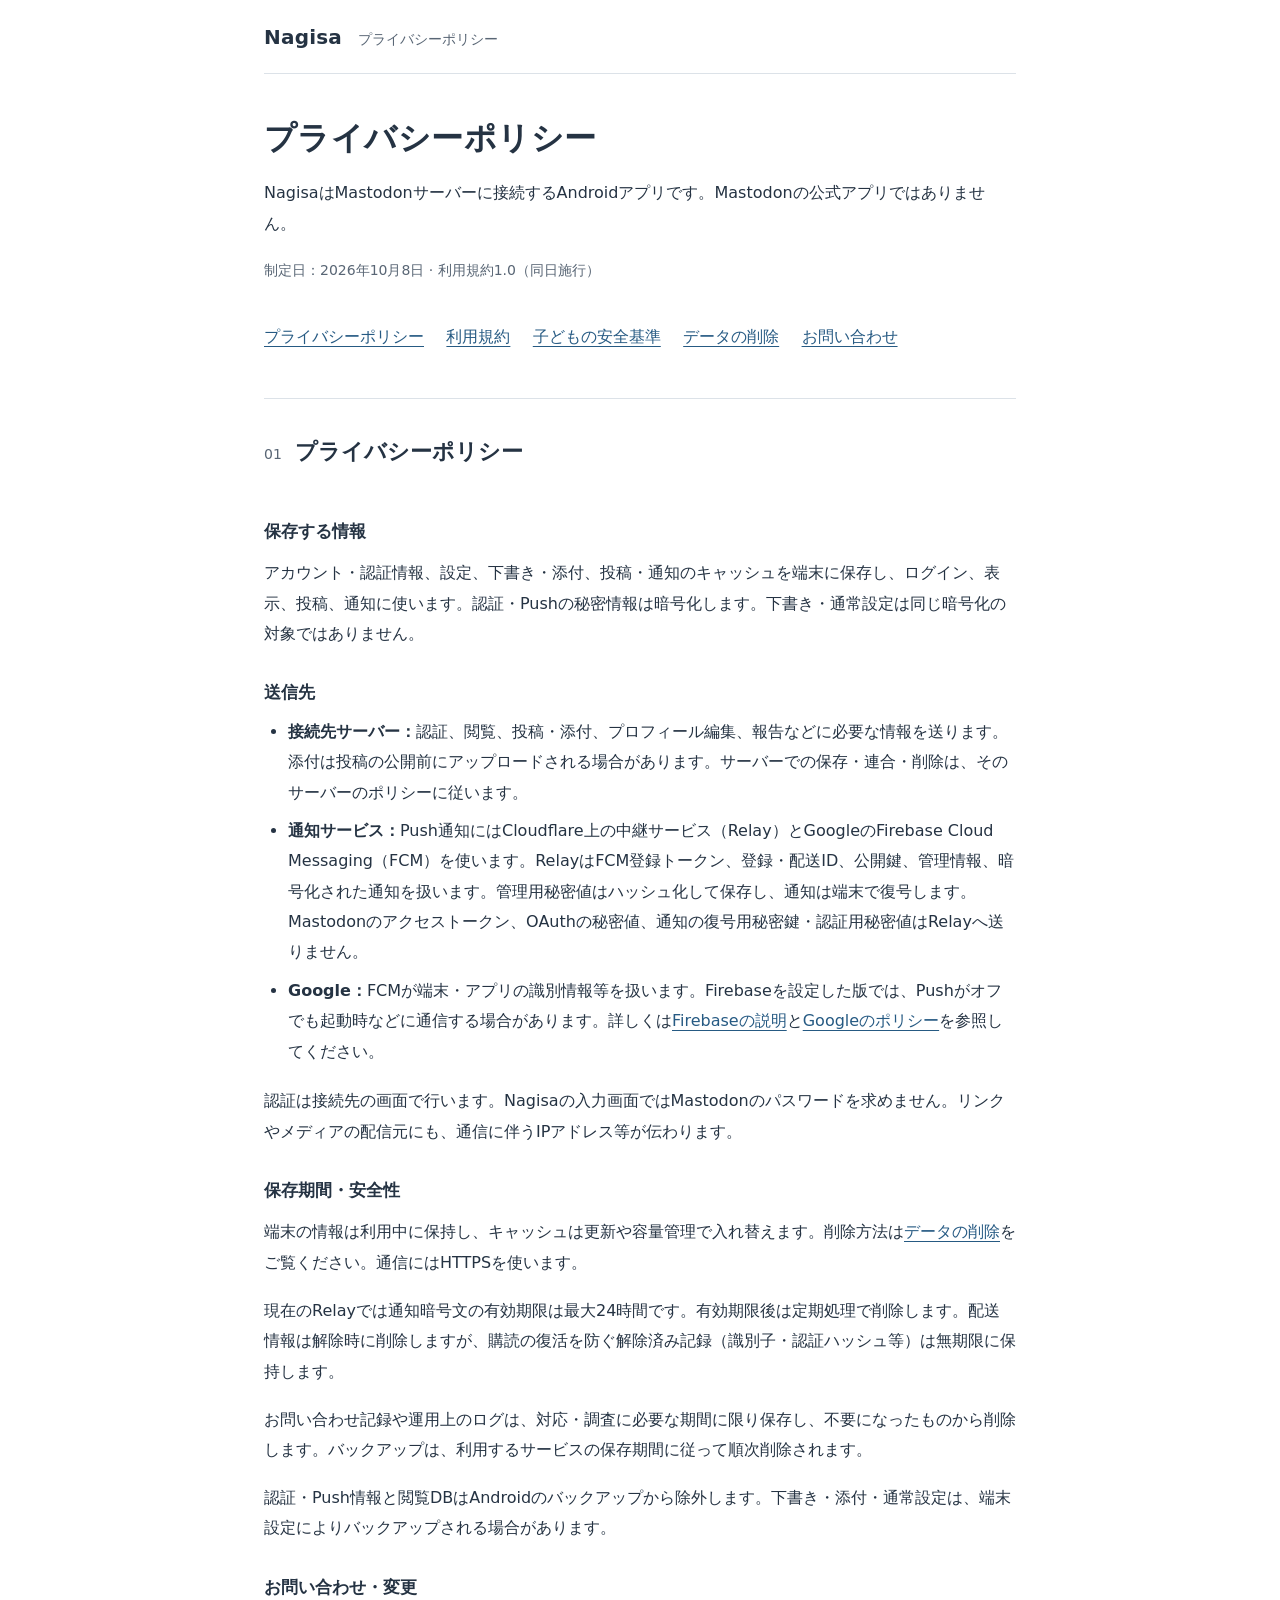
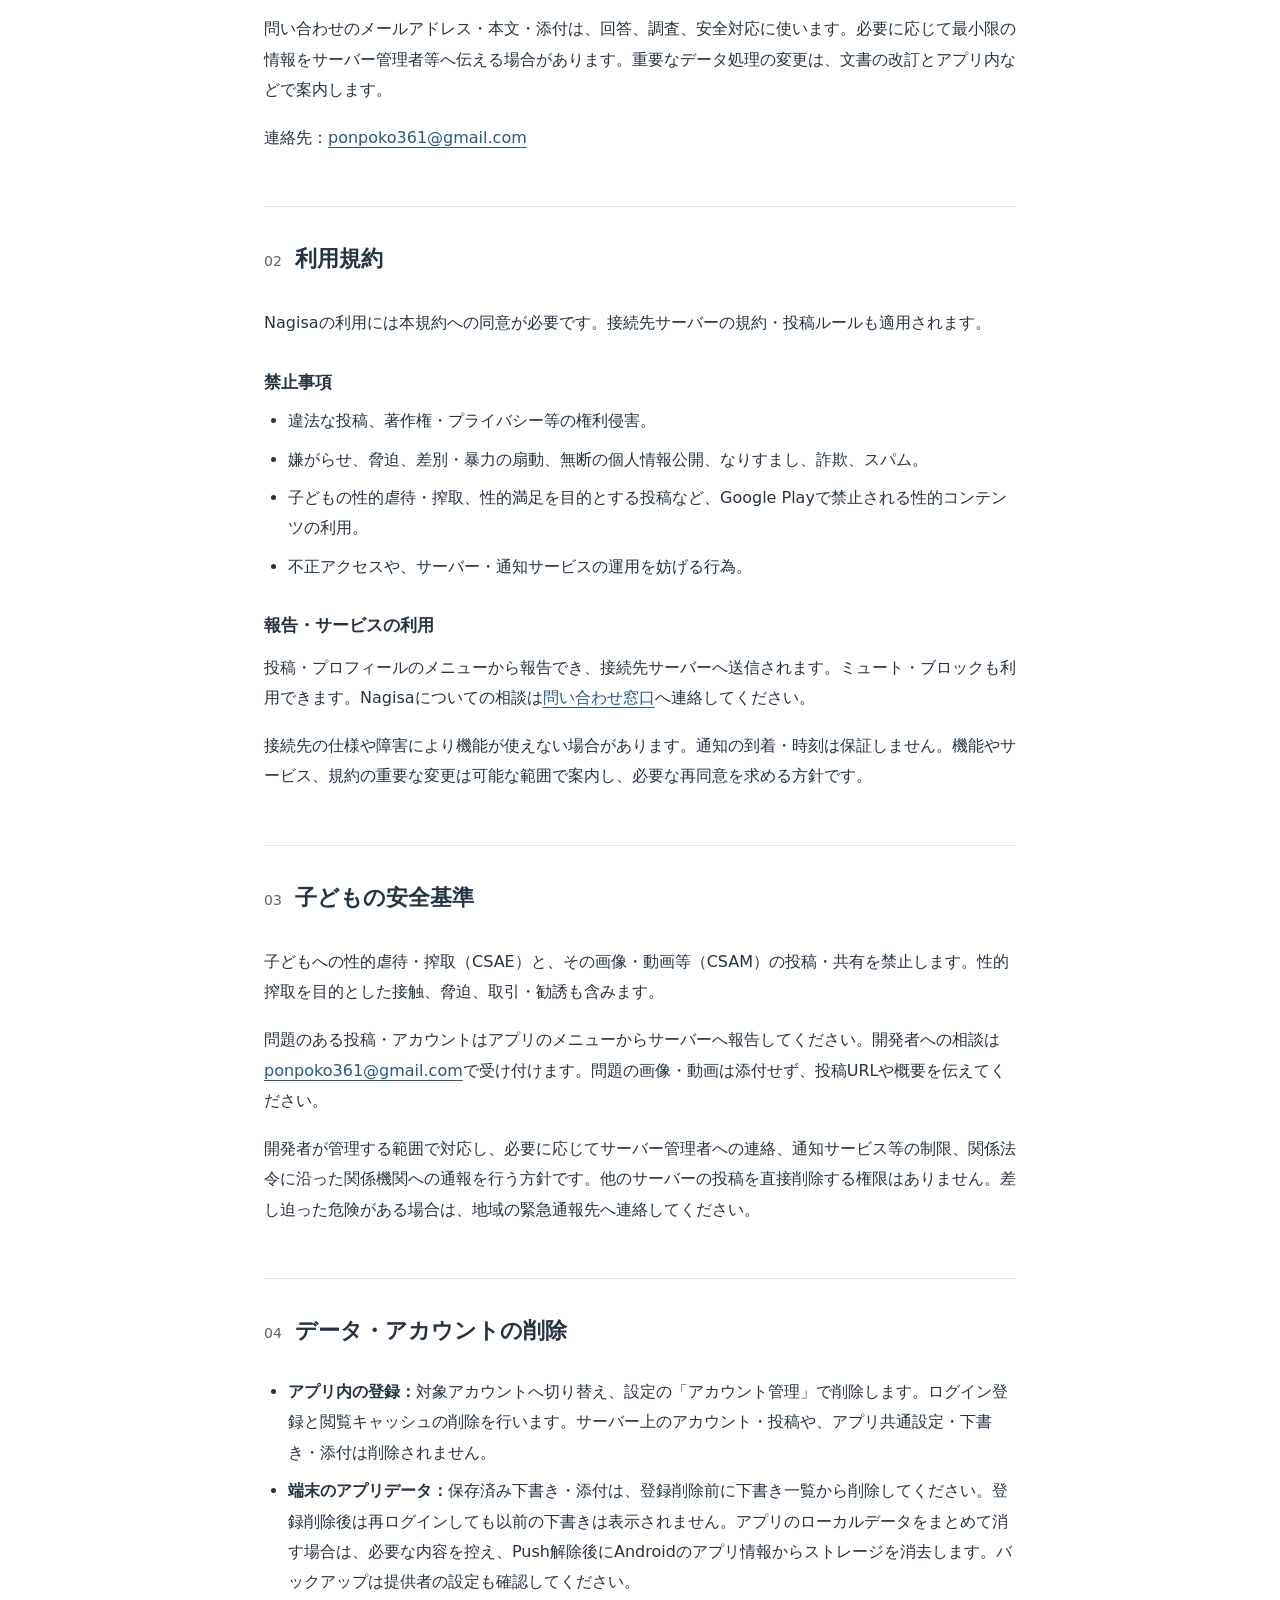
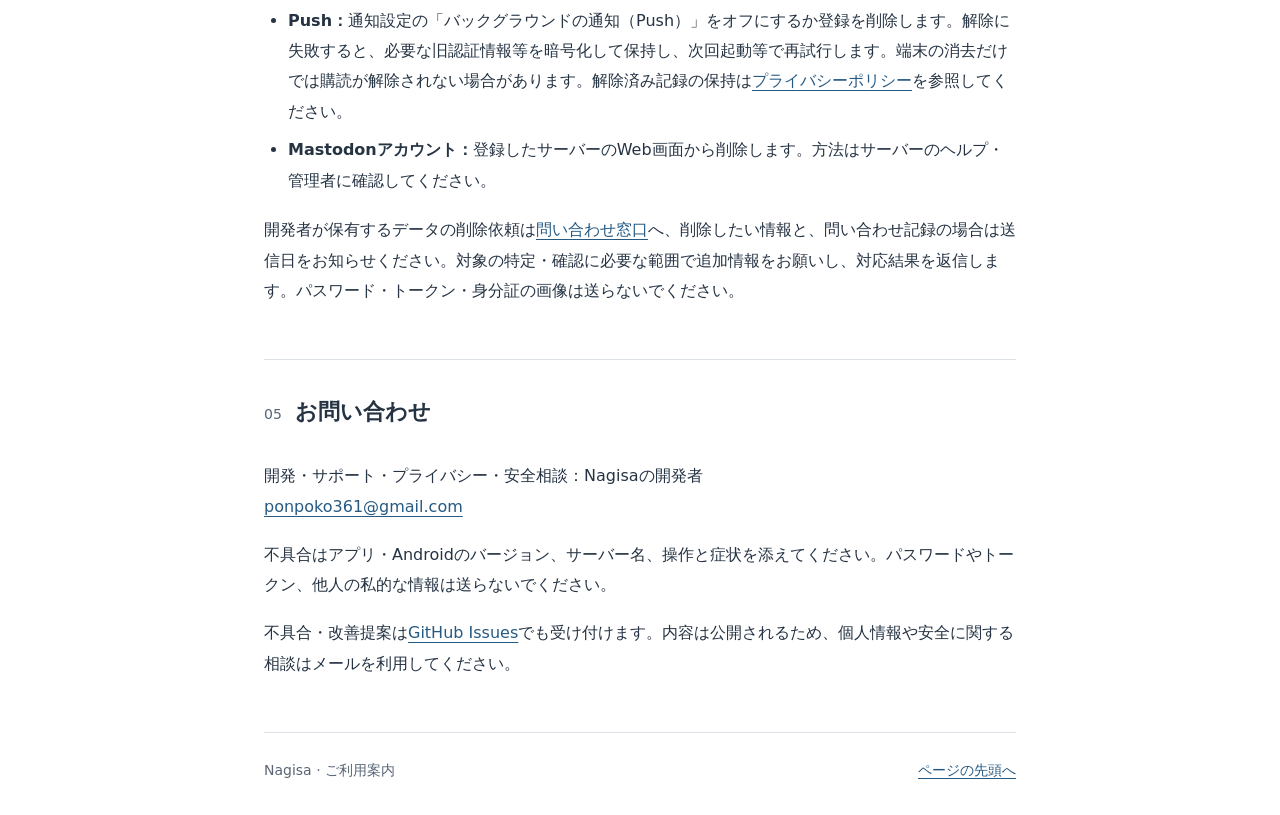
==== index.html @ 4d061bca "Add files via upload" ====
<!doctype html>
<html lang="ja">
<head>
  <meta charset="utf-8">
  <meta name="viewport" content="width=device-width, initial-scale=1">
  <meta name="description" content="Mastodonクライアント Nagisaのプライバシーポリシー、利用規約、安全基準、削除方法とお問い合わせ。">
  <meta name="color-scheme" content="light dark">
  <title>Nagisa プライバシーポリシー</title>
  <link rel="icon" type="image/svg+xml" href="data:image/svg+xml,%3Csvg xmlns='http://www.w3.org/2000/svg' viewBox='0 0 32 32'%3E%3Crect width='32' height='32' rx='7' fill='%23263749'/%3E%3Cpath d='M8 24V8h4l8 12V8h4v16h-4L12 12v12Z' fill='white'/%3E%3C/svg%3E">
  <link rel="stylesheet" href="styles.css">
</head>
<body>
  <a class="skip-link" href="#main">本文へ</a>
  <div class="page">
    <header class="site-header">
      <a class="brand" href="#top" aria-label="Nagisa プライバシーポリシーの先頭">Nagisa</a>
      <span>プライバシーポリシー</span>
    </header>
    <main id="main">
      <div id="top" class="intro">
        <h1>プライバシーポリシー</h1>
        <p>NagisaはMastodonサーバーに接続するAndroidアプリです。Mastodonの公式アプリではありません。</p>
        <p class="metadata">制定日：2026年10月8日 · 利用規約1.0（同日施行）</p>
      </div>
      <nav class="contents" aria-label="目次">
        <ul>
          <li><a href="#privacy">プライバシーポリシー</a></li>
          <li><a href="#terms">利用規約</a></li>
          <li><a href="#child-safety">子どもの安全基準</a></li>
          <li><a href="#deletion">データの削除</a></li>
          <li><a href="#contact">お問い合わせ</a></li>
        </ul>
      </nav>

      <section id="privacy" aria-labelledby="privacy-title">
        <div class="section-heading"><span aria-hidden="true">01</span><h2 id="privacy-title">プライバシーポリシー</h2></div>
        <h3>保存する情報</h3>
        <p>アカウント・認証情報、設定、下書き・添付、投稿・通知のキャッシュを端末に保存し、ログイン、表示、投稿、通知に使います。認証・Pushの秘密情報は暗号化します。下書き・通常設定は同じ暗号化の対象ではありません。</p>
        <h3>送信先</h3>
        <ul>
          <li><strong>接続先サーバー：</strong>認証、閲覧、投稿・添付、プロフィール編集、報告などに必要な情報を送ります。添付は投稿の公開前にアップロードされる場合があります。サーバーでの保存・連合・削除は、そのサーバーのポリシーに従います。</li>
          <li><strong>通知サービス：</strong>Push通知にはCloudflare上の中継サービス（Relay）とGoogleのFirebase Cloud Messaging（FCM）を使います。RelayはFCM登録トークン、登録・配送ID、公開鍵、管理情報、暗号化された通知を扱います。管理用秘密値はハッシュ化して保存し、通知は端末で復号します。Mastodonのアクセストークン、OAuthの秘密値、通知の復号用秘密鍵・認証用秘密値はRelayへ送りません。</li>
          <li><strong>Google：</strong>FCMが端末・アプリの識別情報等を扱います。Firebaseを設定した版では、Pushがオフでも起動時などに通信する場合があります。詳しくは<a href="https://firebase.google.com/support/privacy">Firebaseの説明</a>と<a href="https://policies.google.com/privacy">Googleのポリシー</a>を参照してください。</li>
        </ul>
        <p>認証は接続先の画面で行います。Nagisaの入力画面ではMastodonのパスワードを求めません。リンクやメディアの配信元にも、通信に伴うIPアドレス等が伝わります。</p>
        <h3 id="publication">保存期間・安全性</h3>
        <p>端末の情報は利用中に保持し、キャッシュは更新や容量管理で入れ替えます。削除方法は<a href="#deletion">データの削除</a>をご覧ください。通信にはHTTPSを使います。</p>
        <p>現在のRelayでは通知暗号文の有効期限は最大24時間です。有効期限後は定期処理で削除します。配送情報は解除時に削除しますが、購読の復活を防ぐ解除済み記録（識別子・認証ハッシュ等）は無期限に保持します。</p>
        <p>お問い合わせ記録や運用上のログは、対応・調査に必要な期間に限り保存し、不要になったものから削除します。バックアップは、利用するサービスの保存期間に従って順次削除されます。</p>
        <p>認証・Push情報と閲覧DBはAndroidのバックアップから除外します。下書き・添付・通常設定は、端末設定によりバックアップされる場合があります。</p>
        <h3>お問い合わせ・変更</h3>
        <p>問い合わせのメールアドレス・本文・添付は、回答、調査、安全対応に使います。必要に応じて最小限の情報をサーバー管理者等へ伝える場合があります。重要なデータ処理の変更は、文書の改訂とアプリ内などで案内します。</p>
        <p>連絡先：<a href="mailto:ponpoko361@gmail.com">ponpoko361@gmail.com</a></p>
      </section>

      <section id="terms" aria-labelledby="terms-title">
        <div class="section-heading"><span aria-hidden="true">02</span><h2 id="terms-title">利用規約</h2></div>
        <p>Nagisaの利用には本規約への同意が必要です。接続先サーバーの規約・投稿ルールも適用されます。</p>
        <h3>禁止事項</h3>
        <ul>
          <li>違法な投稿、著作権・プライバシー等の権利侵害。</li>
          <li>嫌がらせ、脅迫、差別・暴力の扇動、無断の個人情報公開、なりすまし、詐欺、スパム。</li>
          <li>子どもの性的虐待・搾取、性的満足を目的とする投稿など、Google Playで禁止される性的コンテンツの利用。</li>
          <li>不正アクセスや、サーバー・通知サービスの運用を妨げる行為。</li>
        </ul>
        <h3>報告・サービスの利用</h3>
        <p>投稿・プロフィールのメニューから報告でき、接続先サーバーへ送信されます。ミュート・ブロックも利用できます。Nagisaについての相談は<a href="#contact">問い合わせ窓口</a>へ連絡してください。</p>
        <p>接続先の仕様や障害により機能が使えない場合があります。通知の到着・時刻は保証しません。機能やサービス、規約の重要な変更は可能な範囲で案内し、必要な再同意を求める方針です。</p>
      </section>

      <section id="child-safety" aria-labelledby="safety-title">
        <div class="section-heading"><span aria-hidden="true">03</span><h2 id="safety-title">子どもの安全基準</h2></div>
        <p>子どもへの性的虐待・搾取（CSAE）と、その画像・動画等（CSAM）の投稿・共有を禁止します。性的搾取を目的とした接触、脅迫、取引・勧誘も含みます。</p>
        <p>問題のある投稿・アカウントはアプリのメニューからサーバーへ報告してください。開発者への相談は<a href="mailto:ponpoko361@gmail.com">ponpoko361@gmail.com</a>で受け付けます。問題の画像・動画は添付せず、投稿URLや概要を伝えてください。</p>
        <p>開発者が管理する範囲で対応し、必要に応じてサーバー管理者への連絡、通知サービス等の制限、関係法令に沿った関係機関への通報を行う方針です。他のサーバーの投稿を直接削除する権限はありません。差し迫った危険がある場合は、地域の緊急通報先へ連絡してください。</p>
      </section>

      <section id="deletion" aria-labelledby="deletion-title">
        <div class="section-heading"><span aria-hidden="true">04</span><h2 id="deletion-title">データ・アカウントの削除</h2></div>
        <ul>
          <li><strong>アプリ内の登録：</strong>対象アカウントへ切り替え、設定の「アカウント管理」で削除します。ログイン登録と閲覧キャッシュの削除を行います。サーバー上のアカウント・投稿や、アプリ共通設定・下書き・添付は削除されません。</li>
          <li><strong>端末のアプリデータ：</strong>保存済み下書き・添付は、登録削除前に下書き一覧から削除してください。登録削除後は再ログインしても以前の下書きは表示されません。アプリのローカルデータをまとめて消す場合は、必要な内容を控え、Push解除後にAndroidのアプリ情報からストレージを消去します。バックアップは提供者の設定も確認してください。</li>
          <li><strong>Push：</strong>通知設定の「バックグラウンドの通知（Push）」をオフにするか登録を削除します。解除に失敗すると、必要な旧認証情報等を暗号化して保持し、次回起動等で再試行します。端末の消去だけでは購読が解除されない場合があります。解除済み記録の保持は<a href="#privacy">プライバシーポリシー</a>を参照してください。</li>
          <li><strong>Mastodonアカウント：</strong>登録したサーバーのWeb画面から削除します。方法はサーバーのヘルプ・管理者に確認してください。</li>
        </ul>
        <p>開発者が保有するデータの削除依頼は<a href="#contact">問い合わせ窓口</a>へ、削除したい情報と、問い合わせ記録の場合は送信日をお知らせください。対象の特定・確認に必要な範囲で追加情報をお願いし、対応結果を返信します。パスワード・トークン・身分証の画像は送らないでください。</p>
      </section>

      <section id="contact" aria-labelledby="contact-title">
        <div class="section-heading"><span aria-hidden="true">05</span><h2 id="contact-title">お問い合わせ</h2></div>
        <p>開発・サポート・プライバシー・安全相談：Nagisaの開発者<br><a href="mailto:ponpoko361@gmail.com">ponpoko361@gmail.com</a></p>
        <p>不具合はアプリ・Androidのバージョン、サーバー名、操作と症状を添えてください。パスワードやトークン、他人の私的な情報は送らないでください。</p>
        <p>不具合・改善提案は<a href="https://github.com/ponpokoo/MastodonClient/issues">GitHub Issues</a>でも受け付けます。内容は公開されるため、個人情報や安全に関する相談はメールを利用してください。</p>
      </section>

    </main>
    <footer>
      <span>Nagisa · ご利用案内</span>
      <a href="#top">ページの先頭へ</a>
    </footer>
  </div>
</body>
</html>
---- styles.css ----
:root {
  color-scheme: light dark;
  --background: #ffffff;
  --foreground: #253343;
  --muted: #596675;
  --line: #dce2e8;
  --accent: #265a83;
  --notice-background: #f1f5f9;
  --pending-background: #f6f7f9;
  font-family: system-ui, -apple-system, "Segoe UI", "Noto Sans JP", "Yu Gothic", Meiryo, sans-serif;
  font-size: 100%;
}
* { box-sizing: border-box; }
html { scroll-padding-top: 1.5rem; }
body { margin: 0; background: var(--background); color: var(--foreground); line-height: 1.9; overflow-wrap: anywhere; }
.page { max-width: 50rem; margin: 0 auto; padding: 0 1.5rem; }
a { color: var(--accent); text-underline-offset: .22em; text-decoration-thickness: .075em; }
a:hover { text-decoration-thickness: .15em; }
a:focus-visible { outline: 3px solid var(--accent); outline-offset: 5px; border-radius: 2px; }
.skip-link { position: absolute; left: 1rem; top: -5rem; background: var(--background); padding: .5rem 1rem; z-index: 1; }
.skip-link:focus { top: 1rem; }
.site-header { display: flex; flex-wrap: wrap; gap: 1rem; align-items: baseline; padding: 1.1rem 0; border-bottom: 1px solid var(--line); font-size: .875rem; color: var(--muted); }
.brand { font-size: 1.25rem; font-weight: 700; color: var(--foreground); text-decoration: none; letter-spacing: .01em; }
.intro { padding-top: 2.5rem; }
h1 { margin: 0 0 1rem; font-size: clamp(1.6rem, 5vw, 2rem); line-height: 1.5; letter-spacing: .015em; }
p { margin: .8rem 0 1.1rem; }
.metadata { color: var(--muted); font-size: .875rem; }
.draft-notice { margin: 1.5rem 0; background: var(--notice-background); border-left: 3px solid var(--accent); padding: 1rem 1.2rem; }
.draft-notice p { margin: .35rem 0 0; }
.contents { margin: 1.5rem 0 2rem; }
.contents ul { display: flex; flex-wrap: wrap; gap: .25rem 1.4rem; padding: 0; margin: 0; list-style: none; }
.contents a { display: inline-block; padding: .4rem 0; }
section { border-top: 1px solid var(--line); padding: 2.2rem 0; }
.section-heading { display: flex; align-items: baseline; gap: .85rem; }
.section-heading > span { color: var(--muted); font-size: .875rem; font-variant-numeric: tabular-nums; }
h2 { font-size: 1.375rem; line-height: 1.55; margin: 0 0 1.2rem; }
h3 { font-size: 1.0625rem; margin: 1.8rem 0 .6rem; line-height: 1.7; }
ul, ol { padding-left: 1.5rem; margin: .6rem 0 1.2rem; }
li { margin: .5rem 0; }
[data-pending] { padding: .75rem 1rem; border-left: 2px solid var(--line); background: var(--pending-background); font-size: .9375rem; }
.publication-notes { border-top: 1px solid var(--line); padding: 1.2rem 0; }
.publication-notes summary { cursor: pointer; font-size: .9375rem; padding: .5rem 0; }
.publication-notes summary:focus-visible { outline: 3px solid var(--accent); outline-offset: 3px; }
footer { border-top: 1px solid var(--line); display: flex; flex-wrap: wrap; justify-content: space-between; gap: .7rem 1rem; padding: 1.5rem 0 2rem; color: var(--muted); font-size: .875rem; }
@media (max-width: 480px) {
  .page { padding: 0 1.1rem; }
  .intro { padding-top: 1.8rem; }
  .contents ul { display: block; }
  .contents li { margin: 0; }
  .contents a { padding: .5rem 0; }
  .section-heading { gap: .6rem; }
}
@media (prefers-color-scheme: dark) {
  :root { --background: #151d27; --foreground: #e3e9ef; --muted: #adb9c6; --line: #384657; --accent: #9ecaf0; --notice-background: #202e3d; --pending-background: #1b2632; }
}
@media print {
  :root { color-scheme: light; --background: #fff; --foreground: #000; --muted: #333; --line: #aaa; --accent: #000; --notice-background: #fff; --pending-background: #fff; }
  .page { max-width: none; padding: 0; }
  .site-header, .skip-link, .contents, footer { display: none; }
  .intro { padding-top: 0; }
  section { padding: 1rem 0; }
  h2, h3 { break-after: avoid; }
}
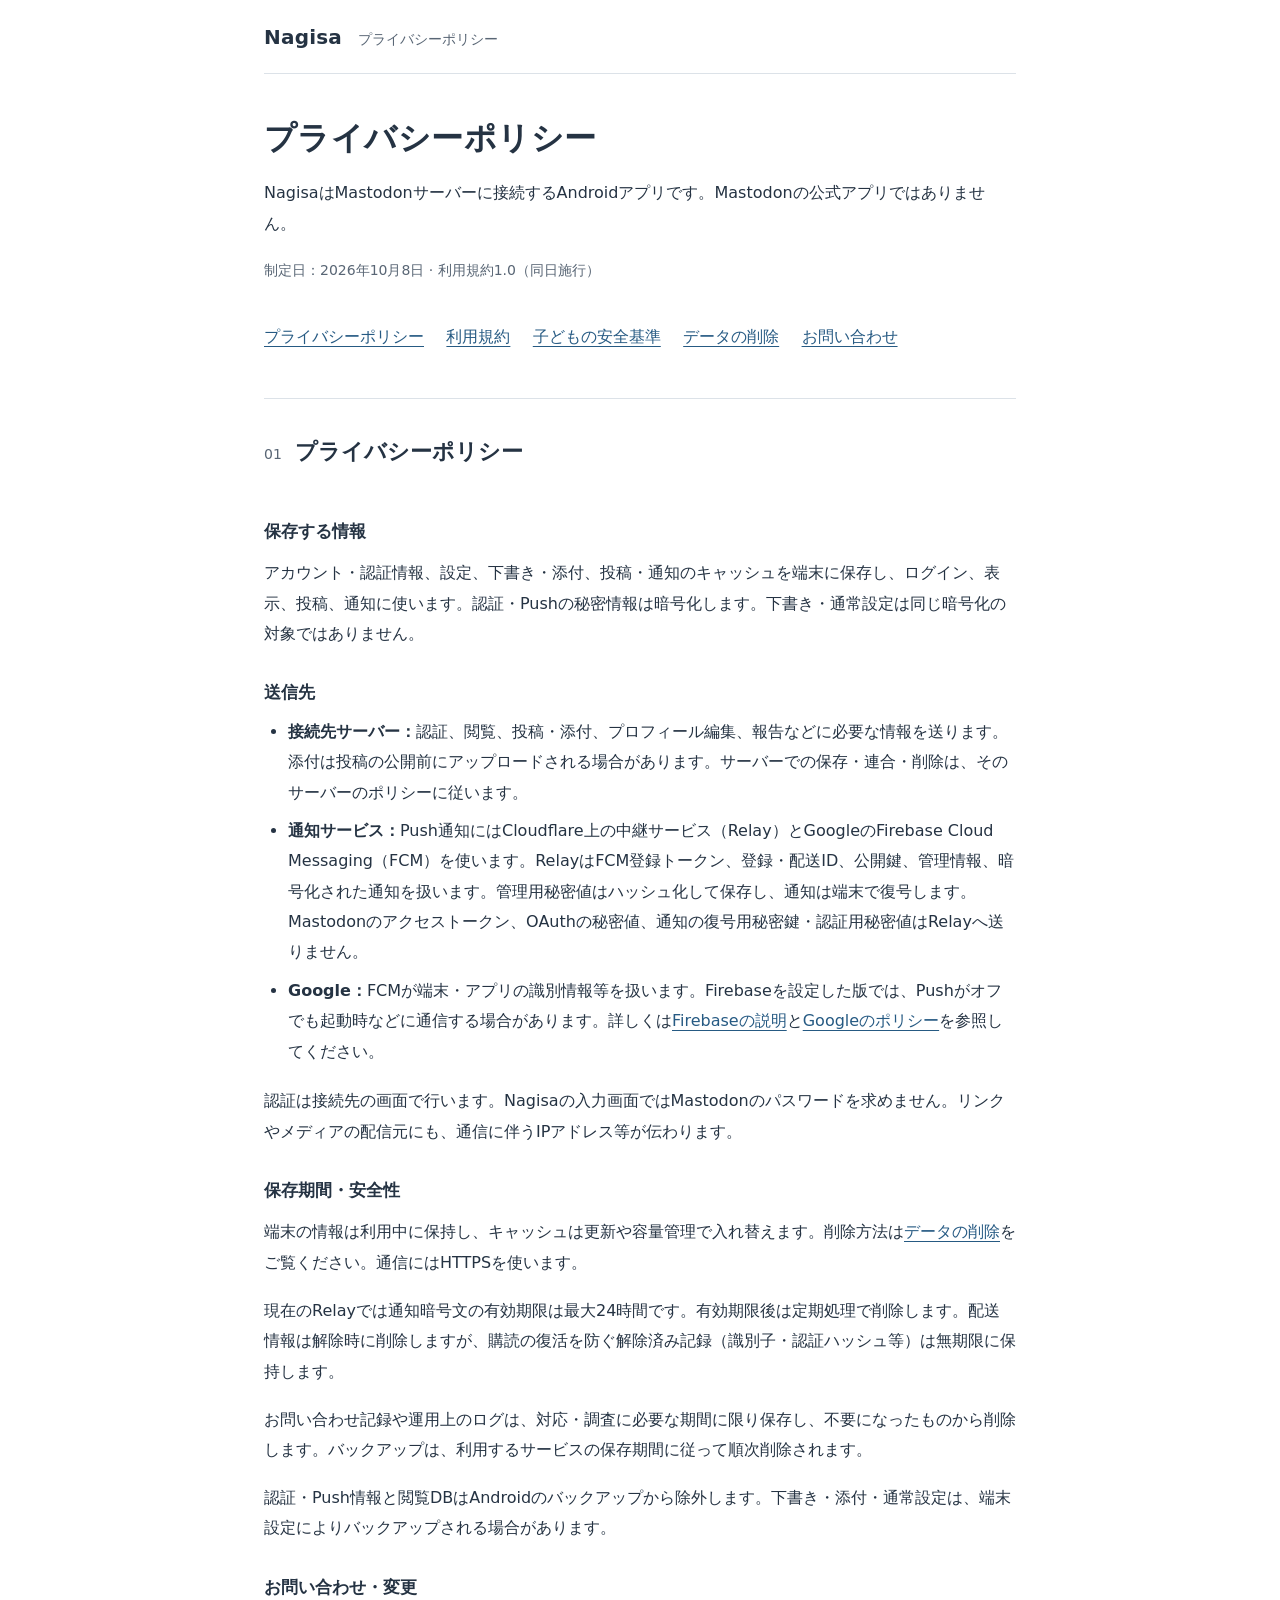
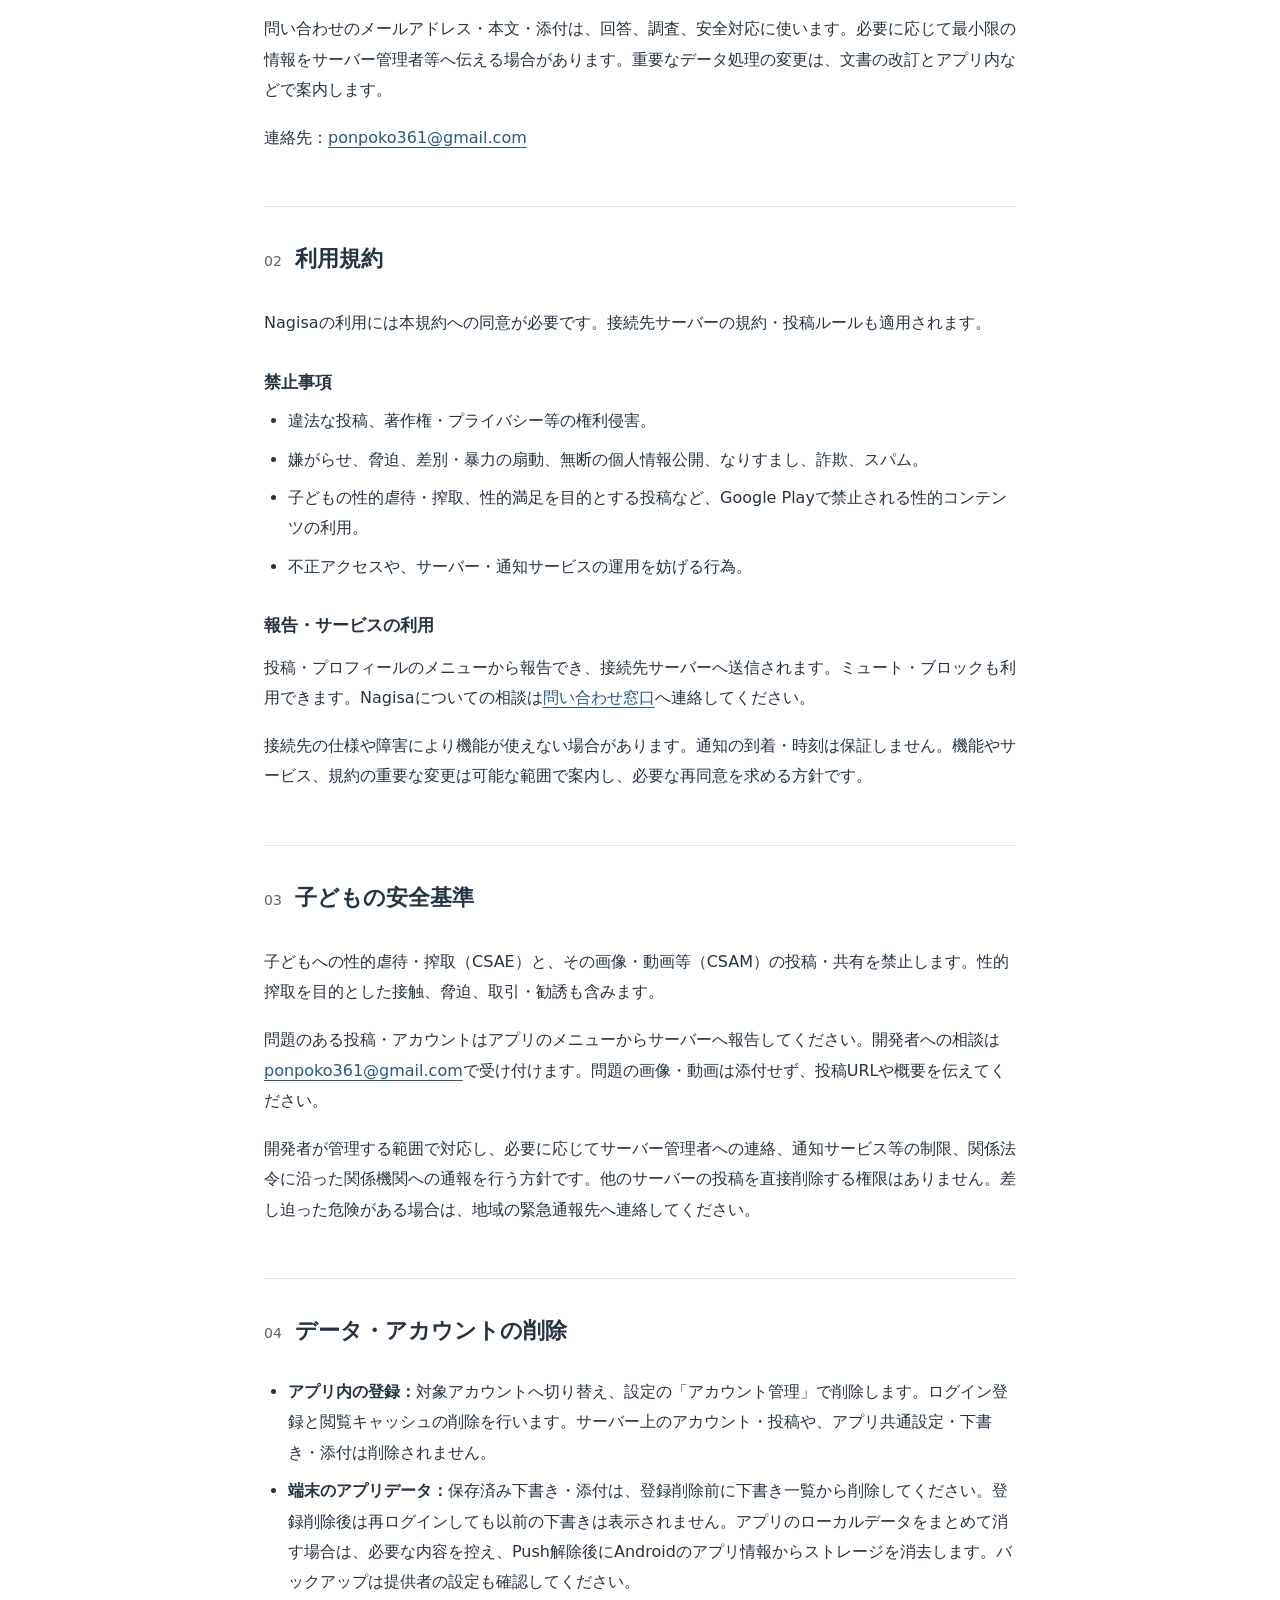
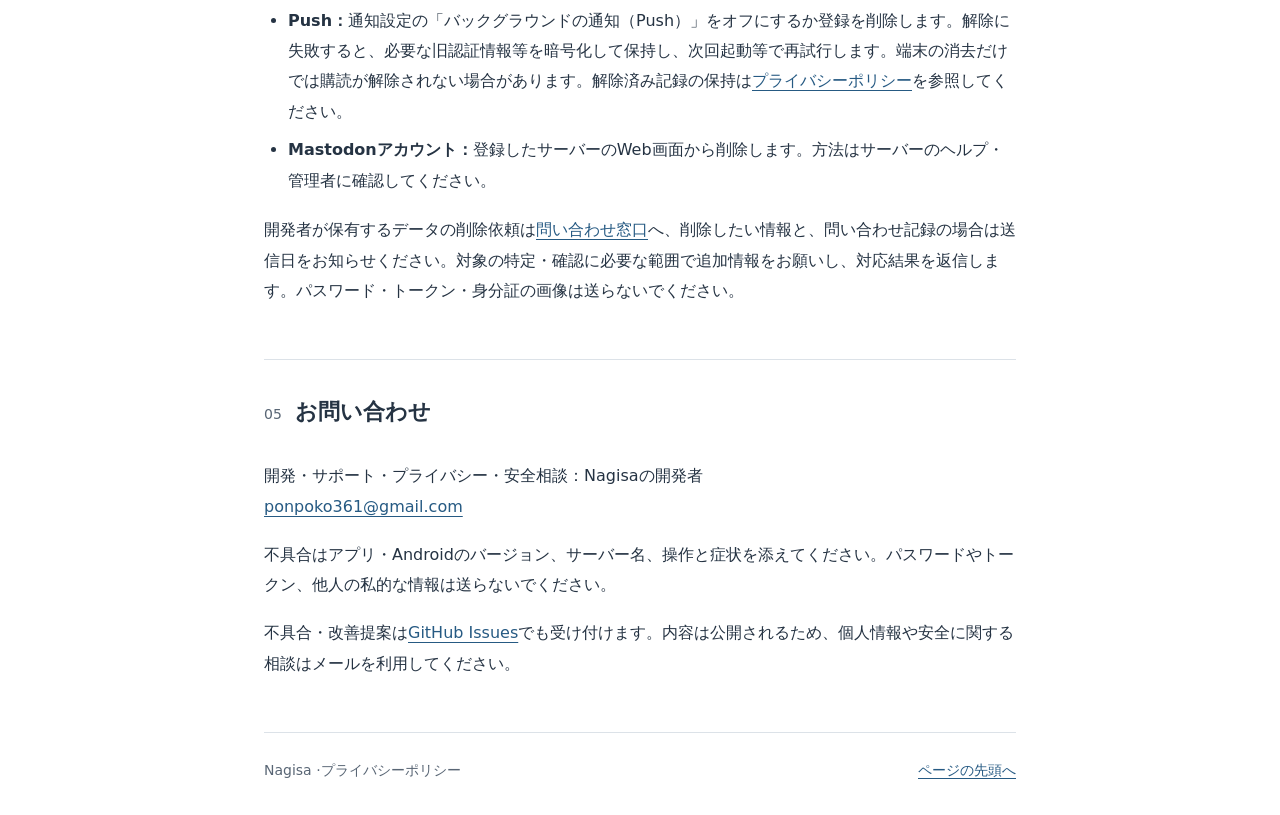
==== commit 05e30ddc: "Update footer text to 'プライバシーポリシー'" ====
--- a/index.html
+++ b/index.html
@@ -95,7 +95,7 @@
 
     </main>
     <footer>
-      <span>Nagisa · ご利用案内</span>
+      <span>Nagisa ·プライバシーポリシー</span>
       <a href="#top">ページの先頭へ</a>
     </footer>
   </div>
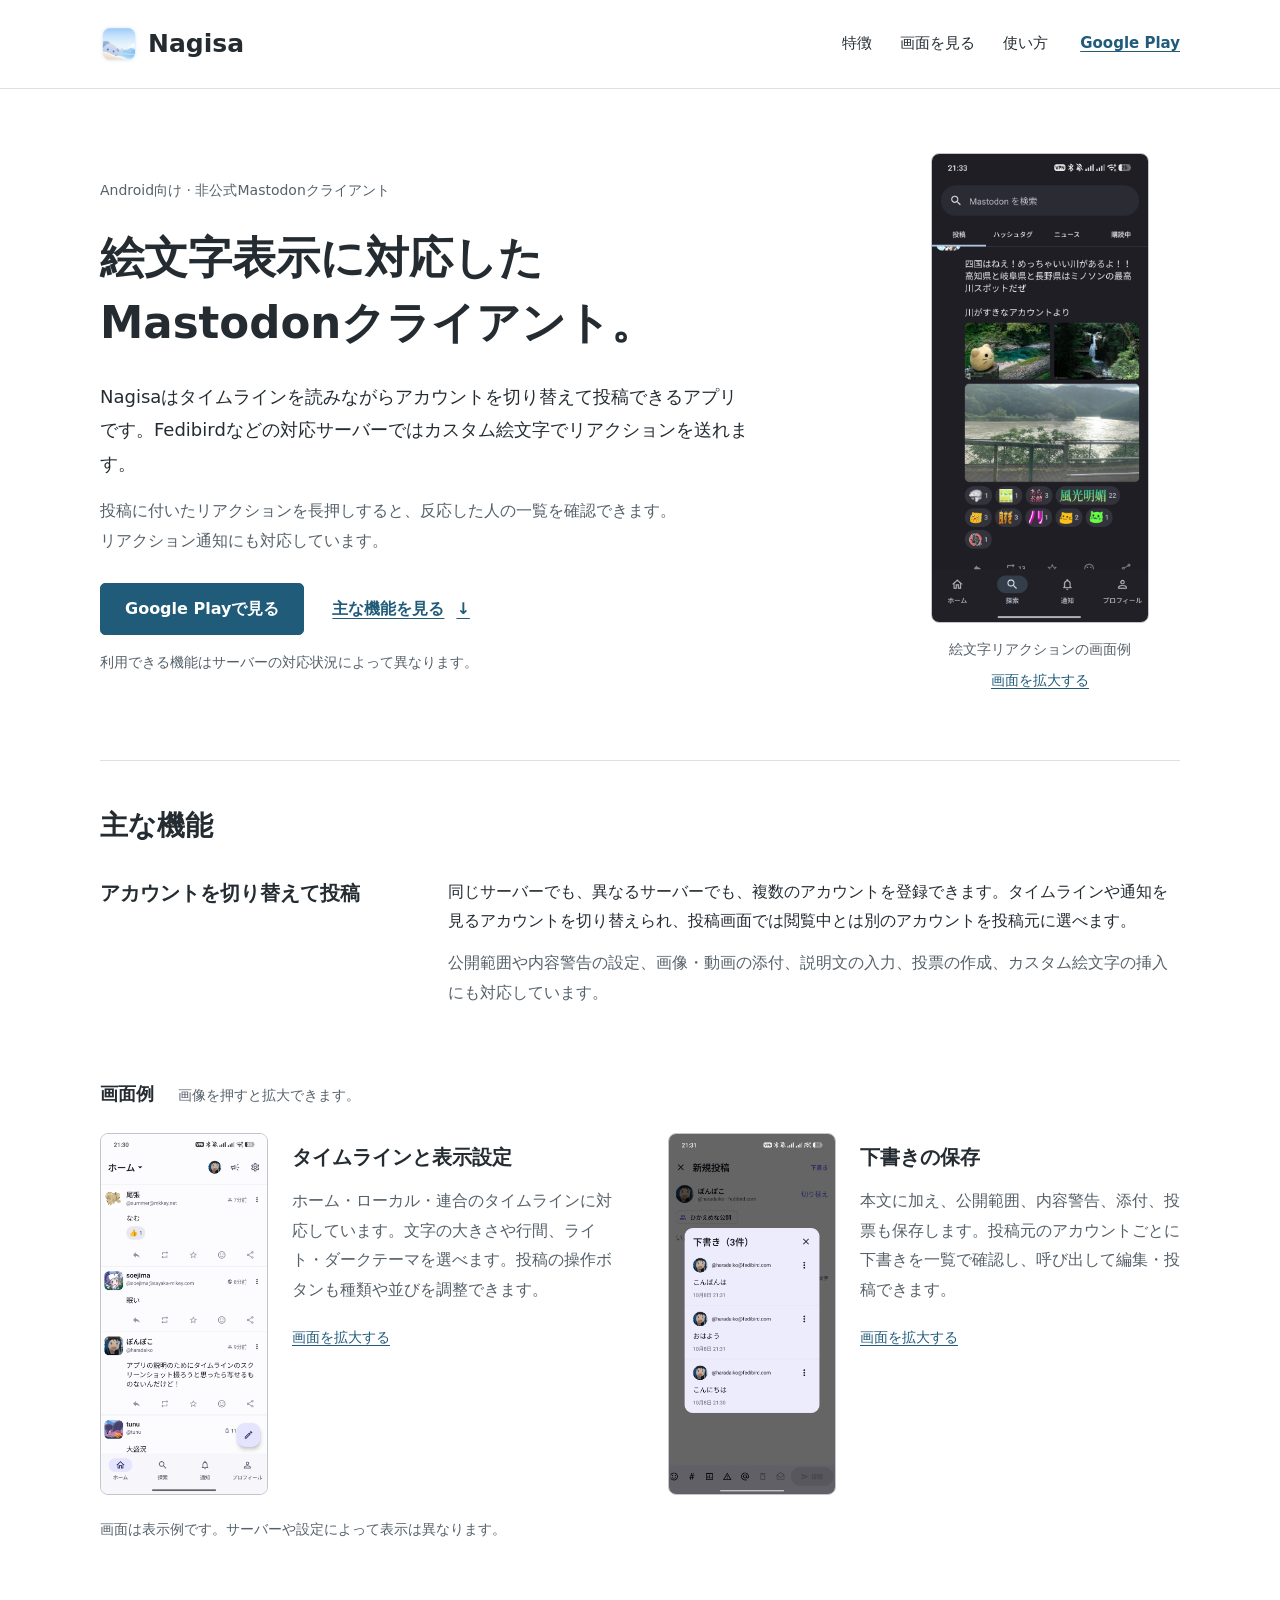
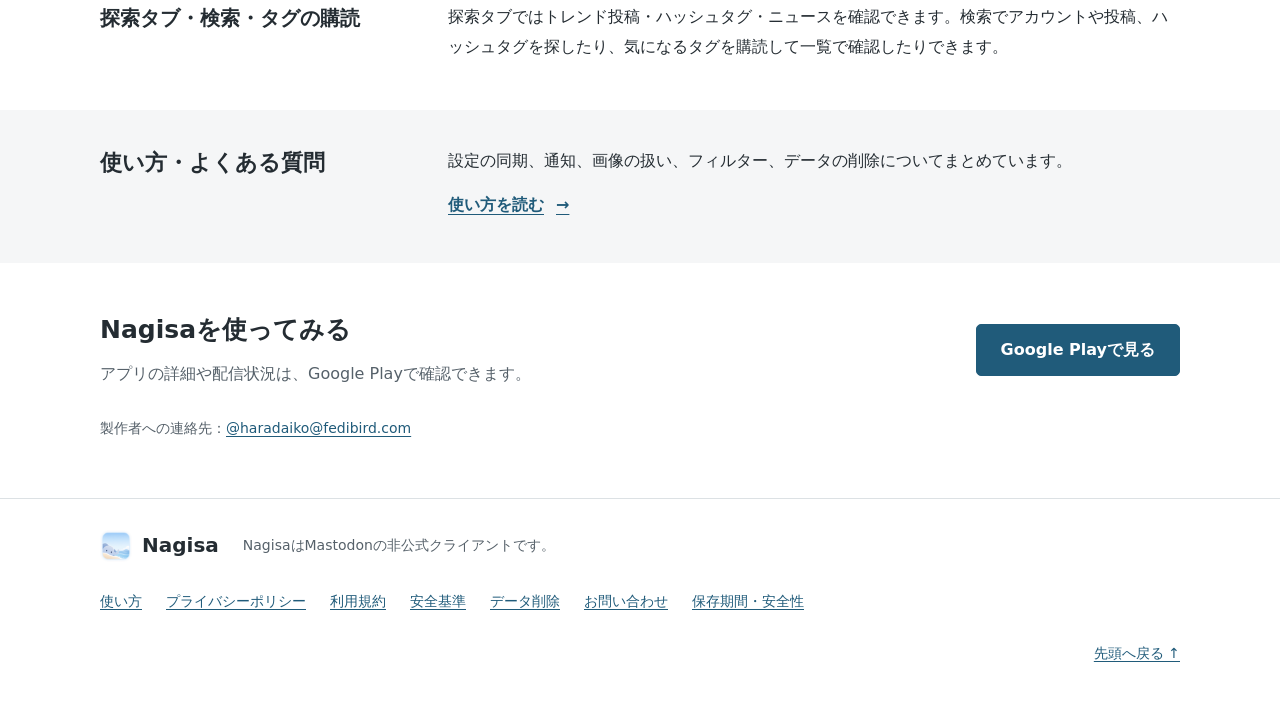
==== commit cf89ab98: "アプリ紹介と使い方Q&Aのサイトを整備 トップページをストア向けのアプリ紹介に変更し、実際の画面例とGoogle Play・製作者への導線を追加する。使い方を1ページのQ&Aにまとめ、ポリシーを専用ペ" ====
--- a/index.html
+++ b/index.html
@@ -1,103 +1,122 @@
 <!doctype html>
-<html lang="ja">
+<html lang="ja" class="home-root">
 <head>
   <meta charset="utf-8">
   <meta name="viewport" content="width=device-width, initial-scale=1">
-  <meta name="description" content="Mastodonクライアント Nagisaのプライバシーポリシー、利用規約、安全基準、削除方法とお問い合わせ。">
-  <meta name="color-scheme" content="light dark">
-  <title>Nagisa プライバシーポリシー</title>
-  <link rel="icon" type="image/svg+xml" href="data:image/svg+xml,%3Csvg xmlns='http://www.w3.org/2000/svg' viewBox='0 0 32 32'%3E%3Crect width='32' height='32' rx='7' fill='%23263749'/%3E%3Cpath d='M8 24V8h4l8 12V8h4v16h-4L12 12v12Z' fill='white'/%3E%3C/svg%3E">
+  <meta name="description" content="NagisaはAndroid向けの非公式Mastodonクライアント。複数アカウント、下書き、絵文字リアクションに対応。いつものタイムラインを、自分に合う表示で。">
+  <meta name="color-scheme" content="light">
+  <meta name="theme-color" content="#ffffff">
+  <title>Nagisa | Android向けMastodonクライアント</title>
+  <link rel="icon" type="image/png" href="assets/nagisa-icon.png">
   <link rel="stylesheet" href="styles.css">
+  <link rel="stylesheet" href="home.css">
 </head>
-<body>
+<body class="home">
   <a class="skip-link" href="#main">本文へ</a>
-  <div class="page">
-    <header class="site-header">
-      <a class="brand" href="#top" aria-label="Nagisa プライバシーポリシーの先頭">Nagisa</a>
-      <span>プライバシーポリシー</span>
-    </header>
-    <main id="main">
-      <div id="top" class="intro">
-        <h1>プライバシーポリシー</h1>
-        <p>NagisaはMastodonサーバーに接続するAndroidアプリです。Mastodonの公式アプリではありません。</p>
-        <p class="metadata">制定日：2026年10月8日 · 利用規約1.0（同日施行）</p>
+  <header class="home-header">
+    <div class="container header-inner">
+      <a class="home-brand" href="#top"><img src="assets/nagisa-icon.png" width="38" height="38" alt=""><span>Nagisa</span></a>
+      <nav aria-label="メインナビゲーション">
+        <a href="#features">特徴</a>
+        <a href="#screens">画面を見る</a>
+        <a href="guide/index.html">使い方</a>
+      </nav>
+      <a class="header-store" href="https://play.google.com/store/apps/details?id=io.github.ponpokoo.mastodonclient">Google Play</a>
+    </div>
+  </header>
+
+  <main id="main">
+    <section id="top" class="hero" aria-labelledby="hero-title">
+      <div class="container hero-inner">
+        <div class="hero-copy">
+          <p class="platform">Android向け · 非公式Mastodonクライアント</p>
+          <h1 id="hero-title">絵文字表示に対応した<br>Mastodonクライアント。</h1>
+          <p class="hero-description">Nagisaはタイムラインを読みながらアカウントを切り替えて投稿できるアプリです。Fedibirdなどの対応サーバーではカスタム絵文字でリアクションを送れます。</p>
+          <p class="reaction-detail">投稿に付いたリアクションを長押しすると、反応した人の一覧を確認できます。リアクション通知にも対応しています。</p>
+          <div class="hero-actions">
+            <a class="button button-primary" href="https://play.google.com/store/apps/details?id=io.github.ponpokoo.mastodonclient">Google Playで見る</a>
+            <a class="text-link" href="#features">主な機能を見る <span aria-hidden="true">↓</span></a>
+          </div>
+          <p class="hero-note">利用できる機能はサーバーの対応状況によって異なります。</p>
+        </div>
+        <figure class="hero-visual">
+          <a class="screen-link" href="assets/home/reactions.jpg" aria-label="リアクションの画面例を拡大"><img src="assets/home/reactions.jpg" width="1280" height="2772" alt="写真付きの投稿にカスタム絵文字のリアクションが並ぶNagisaの画面" fetchpriority="high"></a>
+          <figcaption>絵文字リアクションの画面例<br><a href="assets/home/reactions.jpg">画面を拡大する</a></figcaption>
+        </figure>
       </div>
-      <nav class="contents" aria-label="目次">
-        <ul>
-          <li><a href="#privacy">プライバシーポリシー</a></li>
-          <li><a href="#terms">利用規約</a></li>
-          <li><a href="#child-safety">子どもの安全基準</a></li>
-          <li><a href="#deletion">データの削除</a></li>
-          <li><a href="#contact">お問い合わせ</a></li>
-        </ul>
+    </section>
+
+    <section id="features" class="features" aria-labelledby="features-title">
+      <div class="container">
+        <h2 id="features-title">主な機能</h2>
+        <article class="feature-row account-feature">
+          <h3>アカウントを切り替えて投稿</h3>
+          <div><p>同じサーバーでも、異なるサーバーでも、複数のアカウントを登録できます。タイムラインや通知を見るアカウントを切り替えられ、投稿画面では閲覧中とは別のアカウントを投稿元に選べます。</p><p>公開範囲や内容警告の設定、画像・動画の添付、説明文の入力、投票の作成、カスタム絵文字の挿入にも対応しています。</p></div>
+        </article>
+
+        <div id="screens" class="screen-examples" role="group" aria-labelledby="screens-title">
+          <div class="examples-heading"><h3 id="screens-title">画面例</h3><p>画像を押すと拡大できます。</p></div>
+          <div class="screens-grid">
+            <figure>
+              <a class="screen-link" href="assets/home/timeline.jpg" aria-label="タイムラインの画面例を拡大"><img src="assets/home/timeline.jpg" width="1280" height="2772" alt="ホームタイムラインと投稿への操作ボタン" loading="lazy"></a>
+              <figcaption><h4>タイムラインと表示設定</h4><p>ホーム・ローカル・連合のタイムラインに対応しています。文字の大きさや行間、ライト・ダークテーマを選べます。投稿の操作ボタンも種類や並びを調整できます。</p><a href="assets/home/timeline.jpg">画面を拡大する</a></figcaption>
+            </figure>
+            <figure>
+              <a class="screen-link" href="assets/home/drafts.jpg" aria-label="下書きの画面例を拡大"><img src="assets/home/drafts.jpg" width="1280" height="2772" alt="投稿画面から開いたアカウント別の下書き一覧" loading="lazy"></a>
+              <figcaption><h4>下書きの保存</h4><p>本文に加え、公開範囲、内容警告、添付、投票も保存します。投稿元のアカウントごとに下書きを一覧で確認し、呼び出して編集・投稿できます。</p><a href="assets/home/drafts.jpg">画面を拡大する</a></figcaption>
+            </figure>
+          </div>
+          <p class="screen-note">画面は表示例です。サーバーや設定によって表示は異なります。</p>
+        </div>
+
+        <article class="feature-row explore-feature">
+          <h3>探索タブ・検索・タグの購読</h3>
+          <p>探索タブではトレンド投稿・ハッシュタグ・ニュースを確認できます。検索でアカウントや投稿、ハッシュタグを探したり、気になるタグを購読して一覧で確認したりできます。</p>
+        </article>
+      </div>
+    </section>
+
+    <section id="usage" class="usage" aria-labelledby="usage-title">
+      <div class="container usage-inner">
+        <h2 id="usage-title">使い方・よくある質問</h2>
+        <div><p>設定の同期、通知、画像の扱い、フィルター、データの削除についてまとめています。</p><a class="text-link" href="guide/index.html">使い方を読む <span aria-hidden="true">→</span></a></div>
+      </div>
+    </section>
+
+    <section id="store-contact" class="download" aria-labelledby="download-title">
+      <div class="container download-inner">
+        <div><h2 id="download-title">Nagisaを使ってみる</h2><p>アプリの詳細や配信状況は、Google Playで確認できます。</p></div>
+        <a class="button button-primary" href="https://play.google.com/store/apps/details?id=io.github.ponpokoo.mastodonclient">Google Playで見る</a>
+        <p class="creator">製作者への連絡先：<a href="https://fedibird.com/@haradaiko">@haradaiko@fedibird.com</a></p>
+      </div>
+    </section>
+  </main>
+
+  <footer class="home-footer">
+    <div class="container footer-inner">
+      <a class="home-brand" href="#top"><img src="assets/nagisa-icon.png" width="32" height="32" alt=""><span>Nagisa</span></a>
+      <p>NagisaはMastodonの非公式クライアントです。</p>
+      <nav aria-label="フッターナビゲーション">
+        <a href="guide/index.html">使い方</a>
+        <a id="privacy" href="policy/index.html#privacy">プライバシーポリシー</a>
+        <a id="terms" href="policy/index.html#terms">利用規約</a>
+        <a id="child-safety" href="policy/index.html#child-safety">安全基準</a>
+        <a id="deletion" href="policy/index.html#deletion">データ削除</a>
+        <a id="contact" href="policy/index.html#contact">お問い合わせ</a>
+        <a id="publication" href="policy/index.html#publication">保存期間・安全性</a>
       </nav>
-
-      <section id="privacy" aria-labelledby="privacy-title">
-        <div class="section-heading"><span aria-hidden="true">01</span><h2 id="privacy-title">プライバシーポリシー</h2></div>
-        <h3>保存する情報</h3>
-        <p>アカウント・認証情報、設定、下書き・添付、投稿・通知のキャッシュを端末に保存し、ログイン、表示、投稿、通知に使います。認証・Pushの秘密情報は暗号化します。下書き・通常設定は同じ暗号化の対象ではありません。</p>
-        <h3>送信先</h3>
-        <ul>
-          <li><strong>接続先サーバー：</strong>認証、閲覧、投稿・添付、プロフィール編集、報告などに必要な情報を送ります。添付は投稿の公開前にアップロードされる場合があります。サーバーでの保存・連合・削除は、そのサーバーのポリシーに従います。</li>
-          <li><strong>通知サービス：</strong>Push通知にはCloudflare上の中継サービス（Relay）とGoogleのFirebase Cloud Messaging（FCM）を使います。RelayはFCM登録トークン、登録・配送ID、公開鍵、管理情報、暗号化された通知を扱います。管理用秘密値はハッシュ化して保存し、通知は端末で復号します。Mastodonのアクセストークン、OAuthの秘密値、通知の復号用秘密鍵・認証用秘密値はRelayへ送りません。</li>
-          <li><strong>Google：</strong>FCMが端末・アプリの識別情報等を扱います。Firebaseを設定した版では、Pushがオフでも起動時などに通信する場合があります。詳しくは<a href="https://firebase.google.com/support/privacy">Firebaseの説明</a>と<a href="https://policies.google.com/privacy">Googleのポリシー</a>を参照してください。</li>
-        </ul>
-        <p>認証は接続先の画面で行います。Nagisaの入力画面ではMastodonのパスワードを求めません。リンクやメディアの配信元にも、通信に伴うIPアドレス等が伝わります。</p>
-        <h3 id="publication">保存期間・安全性</h3>
-        <p>端末の情報は利用中に保持し、キャッシュは更新や容量管理で入れ替えます。削除方法は<a href="#deletion">データの削除</a>をご覧ください。通信にはHTTPSを使います。</p>
-        <p>現在のRelayでは通知暗号文の有効期限は最大24時間です。有効期限後は定期処理で削除します。配送情報は解除時に削除しますが、購読の復活を防ぐ解除済み記録（識別子・認証ハッシュ等）は無期限に保持します。</p>
-        <p>お問い合わせ記録や運用上のログは、対応・調査に必要な期間に限り保存し、不要になったものから削除します。バックアップは、利用するサービスの保存期間に従って順次削除されます。</p>
-        <p>認証・Push情報と閲覧DBはAndroidのバックアップから除外します。下書き・添付・通常設定は、端末設定によりバックアップされる場合があります。</p>
-        <h3>お問い合わせ・変更</h3>
-        <p>問い合わせのメールアドレス・本文・添付は、回答、調査、安全対応に使います。必要に応じて最小限の情報をサーバー管理者等へ伝える場合があります。重要なデータ処理の変更は、文書の改訂とアプリ内などで案内します。</p>
-        <p>連絡先：<a href="mailto:ponpoko361@gmail.com">ponpoko361@gmail.com</a></p>
-      </section>
-
-      <section id="terms" aria-labelledby="terms-title">
-        <div class="section-heading"><span aria-hidden="true">02</span><h2 id="terms-title">利用規約</h2></div>
-        <p>Nagisaの利用には本規約への同意が必要です。接続先サーバーの規約・投稿ルールも適用されます。</p>
-        <h3>禁止事項</h3>
-        <ul>
-          <li>違法な投稿、著作権・プライバシー等の権利侵害。</li>
-          <li>嫌がらせ、脅迫、差別・暴力の扇動、無断の個人情報公開、なりすまし、詐欺、スパム。</li>
-          <li>子どもの性的虐待・搾取、性的満足を目的とする投稿など、Google Playで禁止される性的コンテンツの利用。</li>
-          <li>不正アクセスや、サーバー・通知サービスの運用を妨げる行為。</li>
-        </ul>
-        <h3>報告・サービスの利用</h3>
-        <p>投稿・プロフィールのメニューから報告でき、接続先サーバーへ送信されます。ミュート・ブロックも利用できます。Nagisaについての相談は<a href="#contact">問い合わせ窓口</a>へ連絡してください。</p>
-        <p>接続先の仕様や障害により機能が使えない場合があります。通知の到着・時刻は保証しません。機能やサービス、規約の重要な変更は可能な範囲で案内し、必要な再同意を求める方針です。</p>
-      </section>
-
-      <section id="child-safety" aria-labelledby="safety-title">
-        <div class="section-heading"><span aria-hidden="true">03</span><h2 id="safety-title">子どもの安全基準</h2></div>
-        <p>子どもへの性的虐待・搾取（CSAE）と、その画像・動画等（CSAM）の投稿・共有を禁止します。性的搾取を目的とした接触、脅迫、取引・勧誘も含みます。</p>
-        <p>問題のある投稿・アカウントはアプリのメニューからサーバーへ報告してください。開発者への相談は<a href="mailto:ponpoko361@gmail.com">ponpoko361@gmail.com</a>で受け付けます。問題の画像・動画は添付せず、投稿URLや概要を伝えてください。</p>
-        <p>開発者が管理する範囲で対応し、必要に応じてサーバー管理者への連絡、通知サービス等の制限、関係法令に沿った関係機関への通報を行う方針です。他のサーバーの投稿を直接削除する権限はありません。差し迫った危険がある場合は、地域の緊急通報先へ連絡してください。</p>
-      </section>
-
-      <section id="deletion" aria-labelledby="deletion-title">
-        <div class="section-heading"><span aria-hidden="true">04</span><h2 id="deletion-title">データ・アカウントの削除</h2></div>
-        <ul>
-          <li><strong>アプリ内の登録：</strong>対象アカウントへ切り替え、設定の「アカウント管理」で削除します。ログイン登録と閲覧キャッシュの削除を行います。サーバー上のアカウント・投稿や、アプリ共通設定・下書き・添付は削除されません。</li>
-          <li><strong>端末のアプリデータ：</strong>保存済み下書き・添付は、登録削除前に下書き一覧から削除してください。登録削除後は再ログインしても以前の下書きは表示されません。アプリのローカルデータをまとめて消す場合は、必要な内容を控え、Push解除後にAndroidのアプリ情報からストレージを消去します。バックアップは提供者の設定も確認してください。</li>
-          <li><strong>Push：</strong>通知設定の「バックグラウンドの通知（Push）」をオフにするか登録を削除します。解除に失敗すると、必要な旧認証情報等を暗号化して保持し、次回起動等で再試行します。端末の消去だけでは購読が解除されない場合があります。解除済み記録の保持は<a href="#privacy">プライバシーポリシー</a>を参照してください。</li>
-          <li><strong>Mastodonアカウント：</strong>登録したサーバーのWeb画面から削除します。方法はサーバーのヘルプ・管理者に確認してください。</li>
-        </ul>
-        <p>開発者が保有するデータの削除依頼は<a href="#contact">問い合わせ窓口</a>へ、削除したい情報と、問い合わせ記録の場合は送信日をお知らせください。対象の特定・確認に必要な範囲で追加情報をお願いし、対応結果を返信します。パスワード・トークン・身分証の画像は送らないでください。</p>
-      </section>
-
-      <section id="contact" aria-labelledby="contact-title">
-        <div class="section-heading"><span aria-hidden="true">05</span><h2 id="contact-title">お問い合わせ</h2></div>
-        <p>開発・サポート・プライバシー・安全相談：Nagisaの開発者<br><a href="mailto:ponpoko361@gmail.com">ponpoko361@gmail.com</a></p>
-        <p>不具合はアプリ・Androidのバージョン、サーバー名、操作と症状を添えてください。パスワードやトークン、他人の私的な情報は送らないでください。</p>
-        <p>不具合・改善提案は<a href="https://github.com/ponpokoo/MastodonClient/issues">GitHub Issues</a>でも受け付けます。内容は公開されるため、個人情報や安全に関する相談はメールを利用してください。</p>
-      </section>
-
-    </main>
-    <footer>
-      <span>Nagisa ·プライバシーポリシー</span>
-      <a href="#top">ページの先頭へ</a>
-    </footer>
-  </div>
+      <a class="back-top" href="#top">先頭へ戻る ↑</a>
+    </div>
+  </footer>
+  <script>
+const oldPolicySections = new Set(['privacy','terms','child-safety','deletion','contact','publication']);
+function openOldPolicyLink() {
+  if (oldPolicySections.has(location.hash.slice(1))) {
+    location.replace('policy/index.html' + location.hash);
+  }
+}
+openOldPolicyLink();
+addEventListener('hashchange', openOldPolicyLink);
+</script>
 </body>
 </html>
--- a/styles.css
+++ b/styles.css
@@ -61,3 +61,37 @@
   section { padding: 1rem 0; }
   h2, h3 { break-after: avoid; }
 }
+
+/* Shared, buildless guide and introduction pages. */
+.site-header { justify-content: space-between; }
+.site-header nav { display: flex; flex-wrap: wrap; gap: .2rem 1.2rem; }
+.site-header nav a { padding: .55rem 0; }
+[aria-current="page"] { color: var(--foreground); font-weight: 700; }
+.breadcrumbs { padding-top: 1.2rem; font-size: .875rem; color: var(--muted); }
+.breadcrumbs + .intro { padding-top: 1.2rem; }
+.lead { color: var(--muted); }
+.app-intro { display: flex; gap: 1.5rem; align-items: flex-start; margin: 1.5rem 0; }
+.app-intro img { flex: 0 0 88px; border-radius: 20px; }
+.app-intro p:first-child { margin-top: 0; }
+.actions { display: flex; flex-wrap: wrap; gap: .5rem 1.6rem; margin: 1.5rem 0 2.5rem; }
+.actions a { padding: .5rem 0; font-weight: 600; }
+dt { font-weight: 700; margin-top: 1rem; }
+dd { margin: .3rem 0 1rem; }
+.table-wrap { max-width: 100%; overflow-x: auto; margin: 1rem 0 1.5rem; }
+.table-wrap:focus-visible { outline: 3px solid var(--accent); outline-offset: 3px; }
+table { width: 100%; border-collapse: collapse; font-size: .9375rem; line-height: 1.8; }
+th, td { text-align: left; vertical-align: top; padding: .8rem .75rem; border-bottom: 1px solid var(--line); }
+thead { background: var(--notice-background); }
+tbody th { width: 24%; min-width: 6.5rem; font-weight: 600; }
+footer nav, .legacy-links { display: flex; flex-wrap: wrap; gap: .25rem 1rem; }
+footer nav a, .legacy-links a { display: inline-block; padding: .35rem 0; }
+.back-link { margin: 1rem 0 2.5rem; }
+@media (max-width: 480px) {
+  .site-header { gap: .2rem 1rem; }
+  .site-header nav { gap: .2rem 1rem; }
+  .app-intro { display: block; }
+  .app-intro img { margin-bottom: 1rem; }
+  th, td { padding: .7rem .5rem; }
+  footer { display: block; }
+  footer nav { margin: .5rem 0; }
+}
--- a/home.css
+++ b/home.css
@@ -0,0 +1,131 @@
+/* Home page only. Guide and policy pages retain the shared styles. */
+:root.home-root {
+  color-scheme: light;
+  --background: #fff;
+  --foreground: #242c32;
+  --muted: #56616a;
+  --line: #dce1e4;
+  --accent: #205b7a;
+}
+.home { background: #fff; color: var(--foreground); font-size: 1rem; line-height: 1.85; }
+.home .container { width: min(1080px, calc(100% - 80px)); margin-inline: auto; }
+.home a { color: var(--accent); }
+.home .home-header { border-bottom: 1px solid var(--line); }
+.home .header-inner { min-height: 88px; display: flex; align-items: center; gap: 32px; }
+.home .home-brand { display: inline-flex; align-items: center; gap: 10px; color: var(--foreground); text-decoration: none; font-size: 25px; font-weight: 700; }
+.home .home-brand img { border-radius: 9px; }
+.home .header-inner nav { display: flex; flex-wrap: wrap; gap: 28px; margin-left: auto; }
+.home .header-inner nav a, .home .header-store { display: inline-flex; align-items: center; min-height: 44px; font-size: 15px; }
+.home .header-inner nav a { text-decoration: none; color: var(--foreground); }
+.home .header-inner nav a:hover { text-decoration: underline; }
+.home .header-store { font-weight: 600; }
+.home section { border: 0; padding: 0; }
+.home .hero { padding: 64px 0 60px; }
+.home .hero-inner { display: grid; grid-template-columns: minmax(0, 1fr) 280px; gap: 80px; align-items: center; }
+.home .platform { margin: 0 0 22px; color: var(--muted); font-size: 14px; }
+.home h1 { font-size: clamp(30px, 3.4vw, 44px); line-height: 1.5; letter-spacing: 0; margin: 0 0 24px; }
+.home .hero-description { font-size: 18px; margin: 0 0 16px; max-width: 36em; }
+.home .reaction-detail { color: var(--muted); margin: 0; max-width: 36em; }
+.home .hero-actions { display: flex; flex-wrap: wrap; gap: 12px 28px; align-items: center; margin: 28px 0 16px; }
+.home .button { display: inline-flex; align-items: center; justify-content: center; min-height: 52px; padding: 12px 24px; border: 1px solid var(--accent); border-radius: 5px; font-size: 16px; line-height: 1.5; font-weight: 600; text-decoration: none; }
+.home a.button-primary { background: var(--accent); color: #fff; }
+.home a.button-primary:hover { background: #17465f; border-color: #17465f; }
+.home .text-link { display: inline-flex; gap: 12px; align-items: center; min-height: 44px; font-weight: 600; }
+.home .hero-note { font-size: 14px; line-height: 1.7; color: var(--muted); margin: 0; }
+.home .hero-visual { margin: 0; }
+.home .hero-visual .screen-link { width: 218px; margin-inline: auto; }
+.home .screen-link { display: block; border: 1px solid #bfc7cd; border-radius: 8px; overflow: hidden; }
+.home .screen-link img { display: block; width: 100%; height: auto; }
+.home .screen-link:hover { outline: 2px solid var(--accent); outline-offset: 4px; }
+.home .hero-visual figcaption { margin-top: 14px; text-align: center; color: var(--muted); font-size: 14px; line-height: 1.75; }
+.home .hero-visual figcaption a { display: inline-block; padding-block: 7px; }
+.home h2 { font-size: 28px; line-height: 1.5; margin: 0; }
+.home h3 { font-size: 20px; line-height: 1.65; margin: 0; }
+.home h4 { font-size: 20px; line-height: 1.65; margin: 0 0 12px; }
+.home .features > .container { border-top: 1px solid var(--line); padding-top: 44px; }
+.home .feature-row { display: grid; grid-template-columns: 300px minmax(0, 1fr); gap: 48px; }
+.home .account-feature { margin-top: 30px; }
+.home .feature-row p { margin: 0; }
+.home .feature-row p + p { margin-top: 12px; color: var(--muted); }
+.home .screen-examples { margin-top: 42px; padding: 30px 0; }
+.home .examples-heading { display: flex; flex-wrap: wrap; align-items: baseline; gap: 8px 24px; margin-bottom: 24px; }
+.home .examples-heading h3 { font-size: 18px; }
+.home .examples-heading p { font-size: 14px; color: var(--muted); margin: 0; }
+.home .screens-grid { display: grid; grid-template-columns: repeat(2, minmax(0, 1fr)); gap: 56px; }
+.home .screens-grid figure { display: grid; grid-template-columns: 168px minmax(0, 1fr); gap: 24px; margin: 0; align-items: start; }
+.home .screens-grid figcaption { padding-top: 8px; }
+.home .screens-grid figcaption p { margin: 0 0 12px; color: var(--muted); }
+.home .screens-grid figcaption a { display: inline-flex; align-items: center; min-height: 44px; font-size: 14px; }
+.home .screen-note { color: var(--muted); font-size: 14px; margin: 22px 0 0; }
+.home .explore-feature { padding: 30px 0 48px; }
+.home .usage { background: #f5f6f7; padding: 36px 0; }
+.home .usage-inner { display: grid; grid-template-columns: 300px minmax(0, 1fr); gap: 48px; align-items: start; }
+.home .usage h2 { font-size: 22px; }
+.home .usage p { margin: 0 0 8px; }
+.home .download { padding: 48px 0; }
+.home .download-inner { display: grid; grid-template-columns: minmax(0, 1fr) auto; align-items: center; gap: 20px 40px; }
+.home .download h2 { font-size: 25px; }
+.home .download p { color: var(--muted); margin: 10px 0 0; }
+.home .download .creator { grid-column: 1 / -1; margin: 0; font-size: 14px; }
+.home .creator a { display: inline-block; padding-block: 8px; }
+.home .home-footer { display: block; padding: 28px 0; border-top: 1px solid var(--line); color: var(--muted); }
+.home .footer-inner { display: flex; flex-wrap: wrap; align-items: center; gap: 8px 24px; }
+.home .home-footer .home-brand { font-size: 20px; }
+.home .home-footer p { font-size: 14px; margin: 0; }
+.home .home-footer nav { display: flex; flex-wrap: wrap; gap: 0 24px; width: 100%; margin: 8px 0 0; }
+.home .home-footer nav a, .home .back-top { display: inline-flex; align-items: center; min-height: 44px; font-size: 14px; }
+.home .back-top { margin-left: auto; }
+@media (max-width: 1000px) {
+  .home .container { width: calc(100% - 48px); }
+  .home .hero-inner { gap: 40px; grid-template-columns: minmax(0, 1fr) 240px; }
+  .home h1 { font-size: 34px; }
+  .home .feature-row, .home .usage-inner { grid-template-columns: 240px minmax(0, 1fr); gap: 28px; }
+  .home .screens-grid { gap: 32px; }
+  .home .screens-grid figure { grid-template-columns: 132px minmax(0, 1fr); gap: 20px; }
+}
+@media (max-width: 760px) {
+  .home .container { width: calc(100% - 40px); }
+  .home .header-inner { min-height: 76px; gap: 8px 20px; flex-wrap: wrap; padding-block: 12px; }
+  .home .header-inner nav { gap: 18px; }
+  .home .header-inner nav a { font-size: 14px; }
+  .home .header-store { display: none; }
+  .home .hero { padding: 36px 0 40px; }
+  .home .hero-inner { grid-template-columns: 1fr; gap: 28px; }
+  .home .platform { font-size: 14px; margin-bottom: 16px; }
+  .home h1 { font-size: clamp(27px, 7.6vw, 38px); margin-bottom: 20px; }
+  .home .hero-description { font-size: 17px; }
+  .home .hero-actions { gap: 8px 22px; margin-top: 24px; }
+  .home .hero-visual { display: grid; grid-template-columns: 160px minmax(0, 1fr); align-items: center; gap: 20px; max-width: 420px; margin-inline: auto; }
+  .home .hero-visual .screen-link { width: 100%; }
+  .home .hero-visual figcaption { text-align: left; margin: 0; }
+  .home .features > .container { padding-top: 32px; }
+  .home h2 { font-size: 25px; }
+  .home .feature-row, .home .usage-inner { grid-template-columns: 1fr; gap: 12px; }
+  .home .account-feature { margin-top: 24px; }
+  .home .screen-examples { margin-top: 28px; padding: 16px 0 24px; }
+  .home .screens-grid { grid-template-columns: 1fr; gap: 32px; }
+  .home .screens-grid figure { grid-template-columns: 138px minmax(0, 1fr); gap: 20px; }
+  .home .screens-grid figcaption { padding-top: 0; }
+  .home h4 { font-size: 18px; }
+  .home .screens-grid figcaption p { font-size: 15px; line-height: 1.8; }
+  .home .explore-feature { padding: 12px 0 36px; }
+  .home .usage { padding: 28px 0; }
+  .home .download { padding: 32px 0; }
+  .home .download-inner { grid-template-columns: 1fr; gap: 16px; justify-items: start; }
+  .home .home-footer { padding-block: 24px; }
+  .home .footer-inner { display: block; }
+  .home .home-footer p { margin-top: 10px; }
+  .home .home-footer nav { gap: 0 20px; }
+  .home .back-top { margin-top: 8px; }
+}
+@media (max-width: 380px) {
+  .home .container { width: calc(100% - 32px); }
+  .home .header-inner nav { width: 100%; margin-left: 0; gap: 24px; }
+  .home .hero-visual { grid-template-columns: 140px minmax(0, 1fr); gap: 16px; }
+  .home .screens-grid figure { grid-template-columns: 110px minmax(0, 1fr); gap: 16px; }
+}
+@media print {
+  .home .home-header, .home .home-footer, .home .hero-actions { display: none; }
+  .home .container { width: 100%; }
+  .home .hero, .home .download { padding-block: 20px; }
+}
